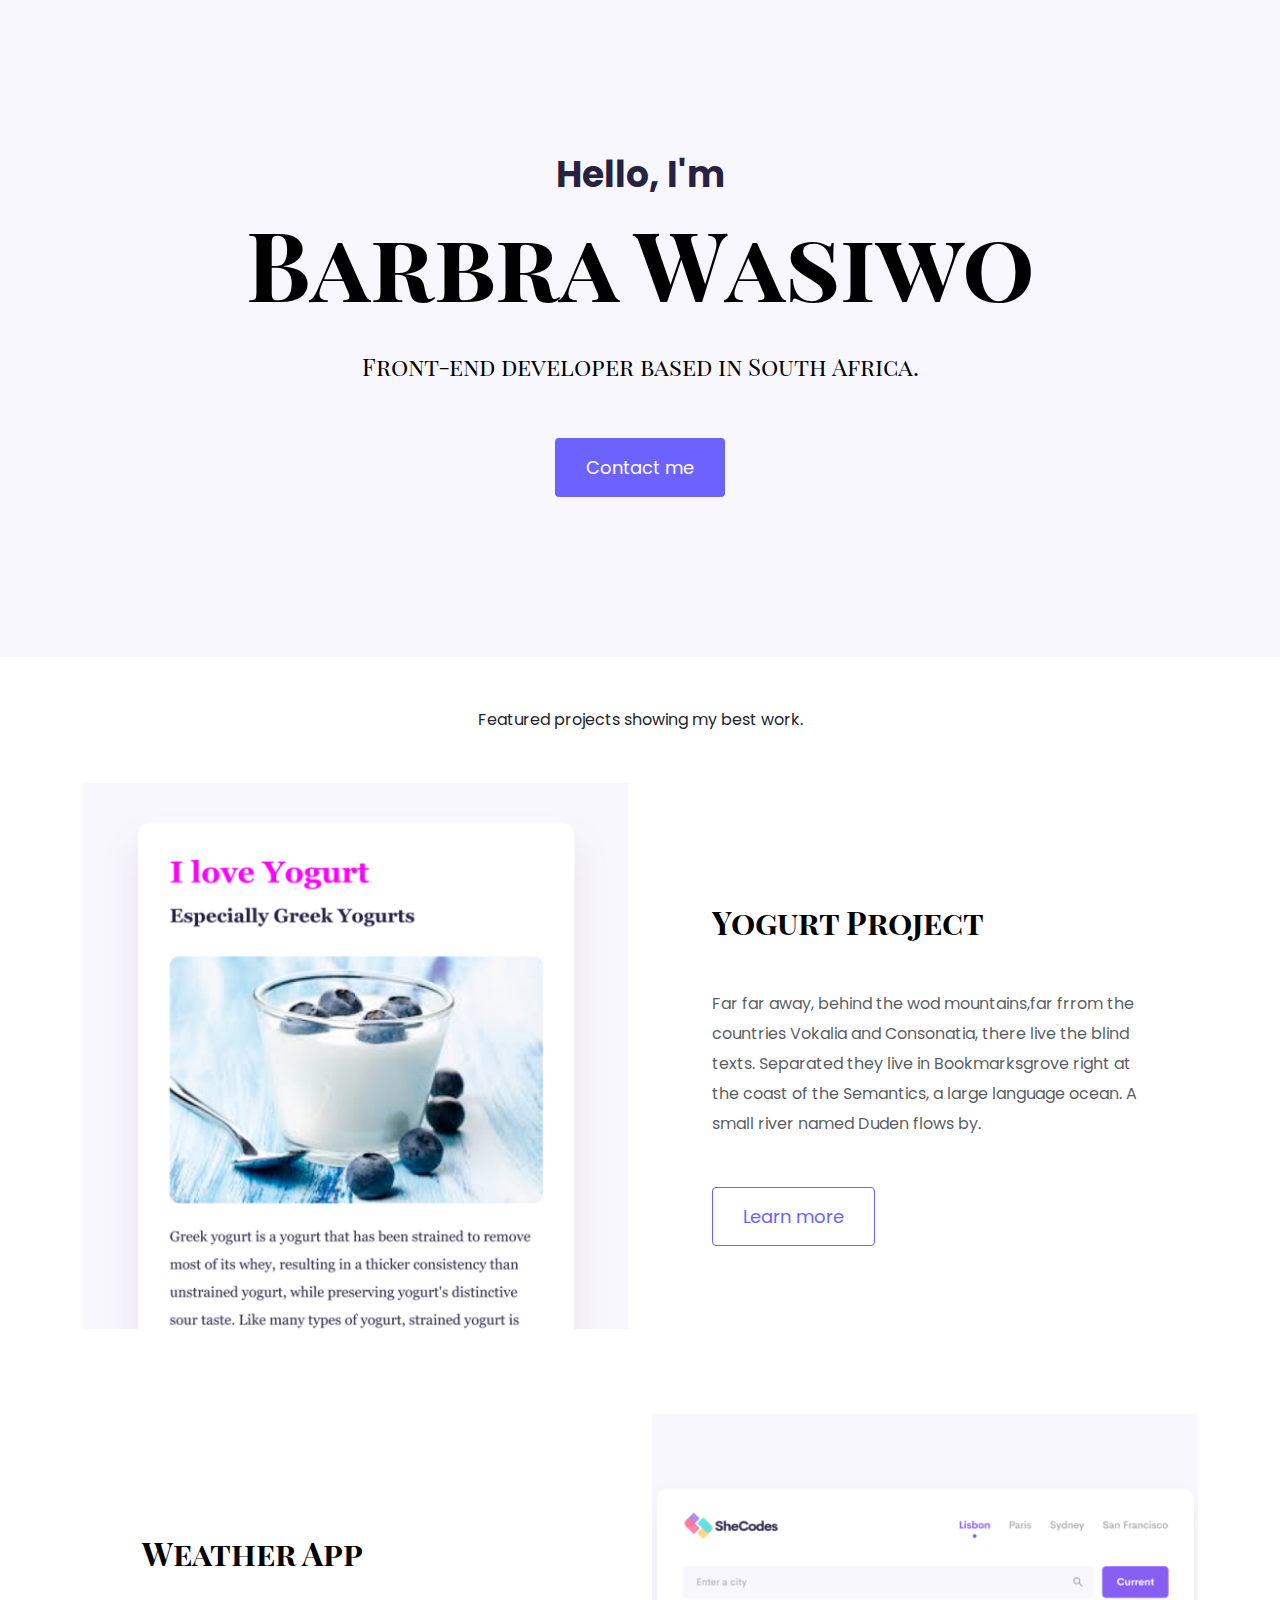
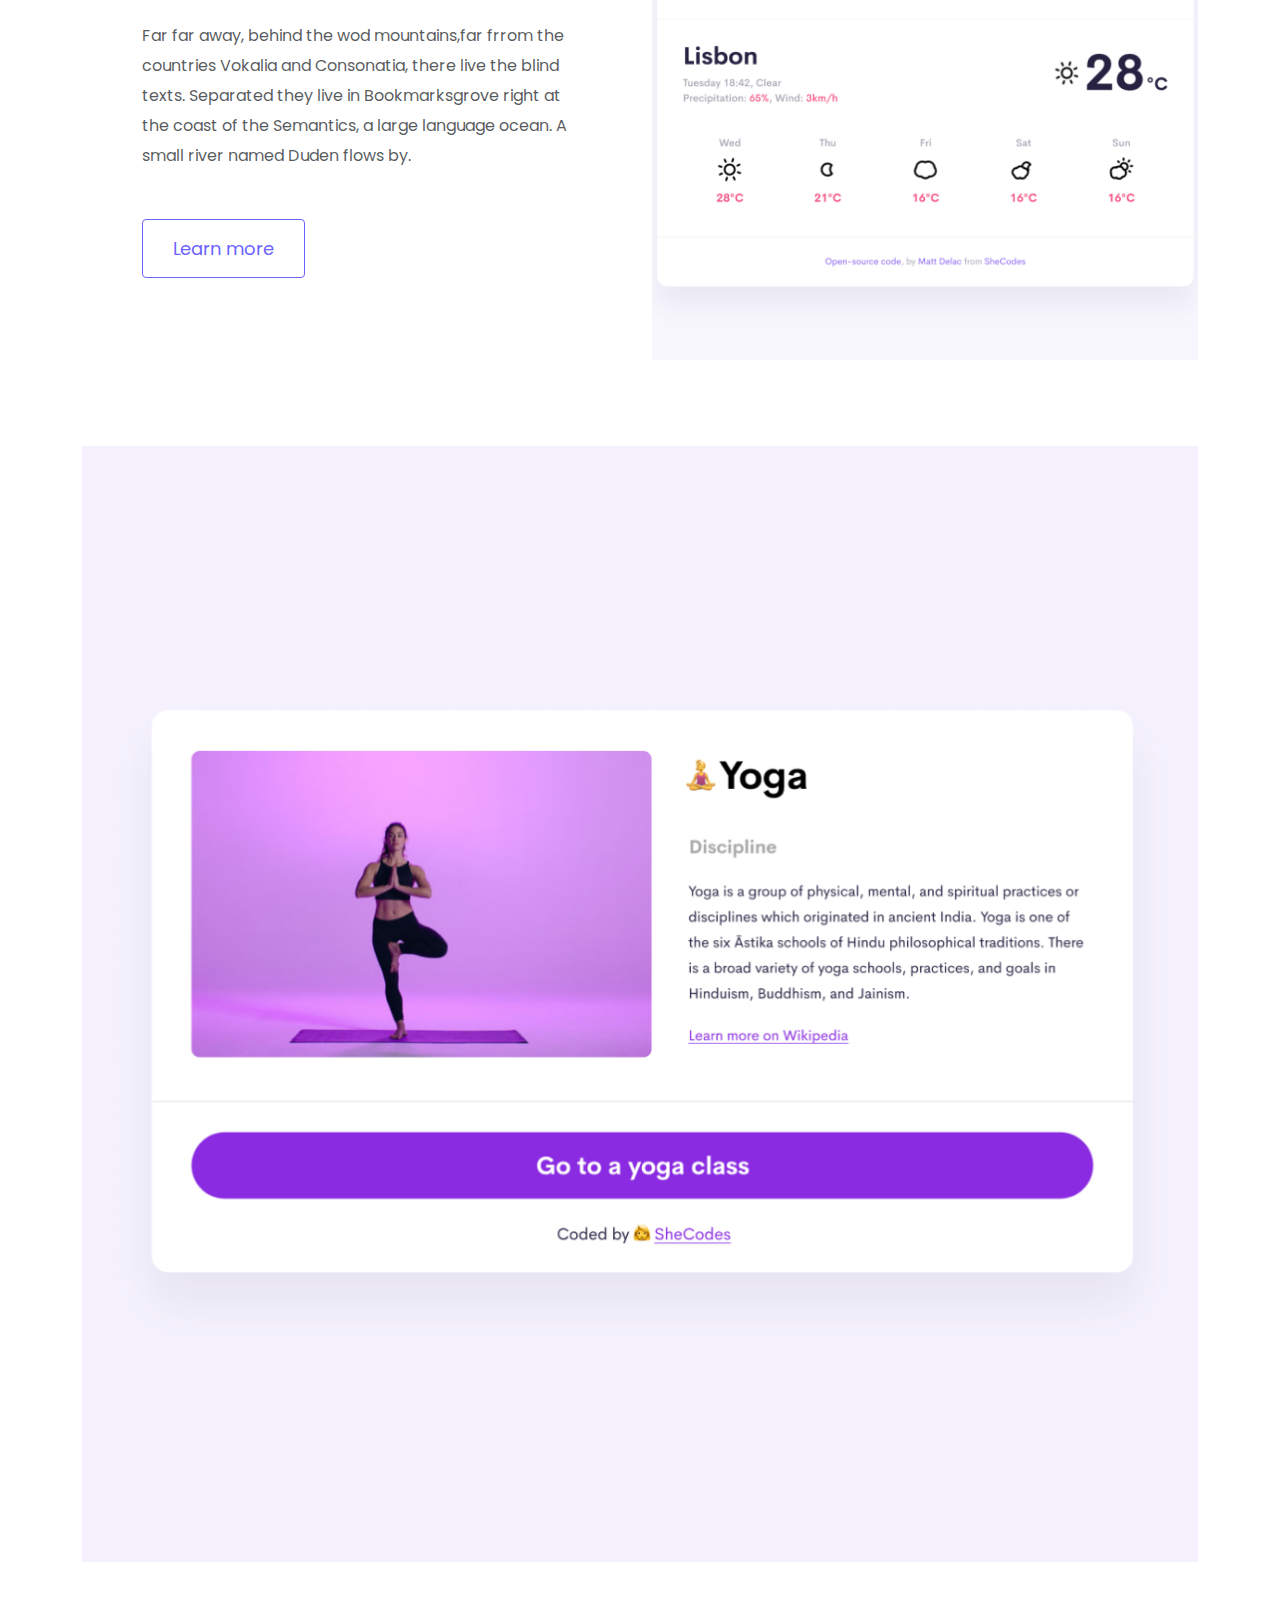
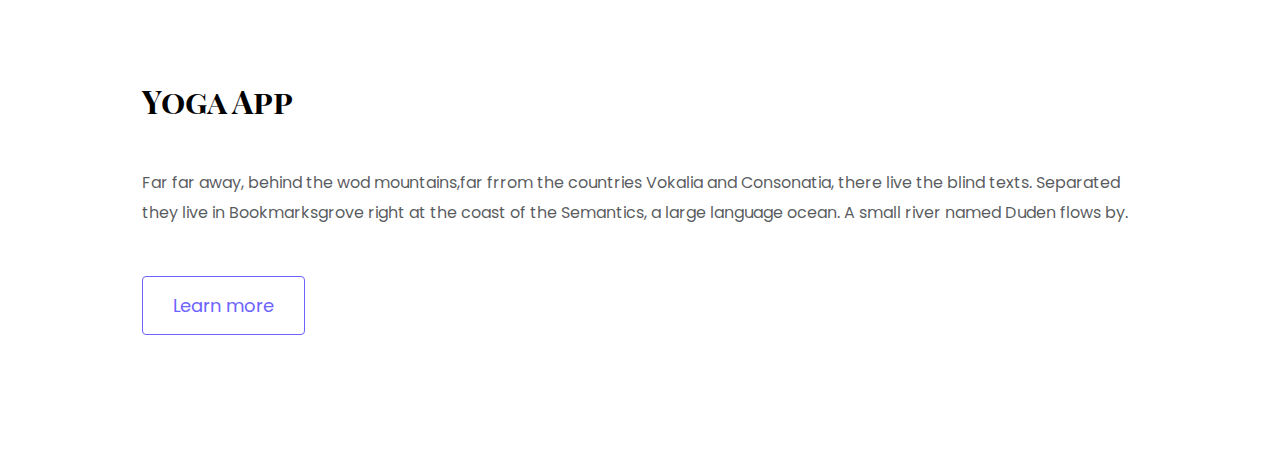
==== index.html @ 57f77cb1 "Built a responsive site" ====
<!DOCTYPE html>
<html lang="en">
<head>
    <meta charset="UTF-8">
    <meta name="viewport" content="width=device-width, initial-scale=1.0">
    <link href="https://cdn.jsdelivr.net/npm/bootstrap@5.3.3/dist/css/bootstrap.min.css" rel="stylesheet"
        integrity="sha384-QWTKZyjpPEjISv5WaRU9OFeRpok6YctnYmDr5pNlyT2bRjXh0JMhjY6hW+ALEwIH" crossorigin="anonymous">
    <link rel="preconnect" href="https://fonts.googleapis.com">
    <link rel="preconnect" href="https://fonts.gstatic.com" crossorigin>
    <link
        href="https://fonts.googleapis.com/css2?family=Playfair+Display+SC:ital,wght@0,400;0,700;0,900;1,400;1,700;1,900&family=Playfair+Display:ital,wght@0,400..900;1,400..900&display=swap"
        rel="stylesheet">
        <link rel="preconnect" href="https://fonts.googleapis.com">
        <link rel="preconnect" href="https://fonts.gstatic.com" crossorigin>
        <link
            href="https://fonts.googleapis.com/css2?family=Playfair+Display+SC:ital,wght@0,400;0,700;0,900;1,400;1,700;1,900&family=Playfair+Display:ital,wght@0,400..900;1,400..900&family=Poppins:ital,wght@0,100;0,200;0,300;0,400;0,500;0,600;0,700;0,800;0,900;1,100;1,200;1,300;1,400;1,500;1,600;1,700;1,800;1,900&display=swap"
            rel="stylesheet">
            <link href="styles/portfolio.css" rel="stylesheet" >
        <title>Responsive Homepage Homework</title>
</head>
<body>
    <div class="hero">
        <p>Hello, I'm </p>
        <h1> Barbra Wasiwo</h1>
        <h2 class="mb-5">Front-end developer based in South Africa.</h2>
        <div>
            <a href="#" class="btn btn-branding">Contact me</a>
        </div>
    </div>
    <p class="text-center m-5">
        Featured projects showing my best work.
    </p>
    <div class="container">
        <div class="row mb-5">
            <div class="col d-none d-lg-block">
                <img src="images/yogurt.png" class="img-fluid" alt=""/>
            </div>
            <div class="col">
                <div class="project-description">
                    <h2 class="mb-5">Yogurt Project</h2>
                    <p class="mb-5 text-muted">
                        Far far away, behind the wod mountains,far frrom the countries
                        Vokalia and Consonatia, there live the blind texts. Separated
                        they live in Bookmarksgrove right at the coast of the Semantics, 
                        a large language ocean. A small river named Duden flows by.
                    </p>
                    <a href="" class="btn btn-branding-outline">Learn more</a>
                </div>
            </div>
        </div>
        <div class="row mb-5">
            <div class="col">
                <div class="project-description">
                    <h2 class="mb-5">Weather App</h2>
                    <p class="mb-5 text-muted">
                        Far far away, behind the wod mountains,far frrom the countries
                        Vokalia and Consonatia, there live the blind texts. Separated
                        they live in Bookmarksgrove right at the coast of the Semantics,
                        a large language ocean. A small river named Duden flows by.
                    </p>
                    <a href="" class="btn btn-branding-outline">Learn more</a>
                </div>
            </div>
            <div class="col d-none d-lg-block">
                <img src="images/weather.png" class="img-fluid" alt=""/>
            </div>
        </div>
        <div class="row">
            <div class="col d-none d-lg-block">
                <img src="images/yoga.png" class="img-fluid" alt="">
                <div class="col">
                    <div class="project-description">
                        <h2 class="mb-5">Yoga App</h2>
                        <p class="mb-5 text-muted">
                            Far far away, behind the wod mountains,far frrom the countries
                            Vokalia and Consonatia, there live the blind texts. Separated
                            they live in Bookmarksgrove right at the coast of the Semantics,
                            a large language ocean. A small river named Duden flows by.
                        </p>
                        <a href="" class="btn btn-branding-outline">Learn more</a>
                    </div>

                </div>
            </div>
        </div>
    </div>
</body>
</html>
---- styles/portfolio.css ----
:root {
    --branding-color: #6c63ff;
    --secondary-color: #f9f7fe;
    --heading-font-family: "Playfair Display SC", serif;
    --default-font-family: "Poppins", sans-serif;
}

body {
    font-family: var(--default-font-family);
}

h1,
h2,
h3,
h4,
h5,
h6 {
    color: black;
    font-family: var(--heading-font-family);
    font-weight: bold;
}

h1 {
    font-size: 96px;
    line-height: 1.5;
}

p {
    font-weight: normal;
    font-size: 16px;
    line-height: 30px;
}

.hero {
    background: var(--secondary-color);
    text-align: center;
    padding: 160px 20px;
}

.hero p {
    font-size: 36px;
    font-weight: bold;
    margin: 0;
    color: #272142
}

.hero h2 {
    font-family: var(--heading-font-family);
    font-weight: normal;
    line-height: 2;
    font-size: 24px;
}

.btn-branding {
    background: var(--branding-color);
    border-radius: 4px;
    color: white;
    font-size: 18px;
    line-height: 27px;
    padding: 15px 30px;
}

.btn-branding-outline {
    color: var(--branding-color);
    border: 1px solid var(--branding-color);
    border-radius: 4px;
    font-size: 18px;
    line-height: 27px;
    padding: 15px 30px;
}

.project-description {
    padding: 120px 60px;
}

@media (max-width: 900px) {
    h1 {
        font-size: 44px;
        line-height: 2;
    }

    h2 {
        font-size: 44px;
    }

    .hero {
        padding: 80px 20px;
    }

    .project-description {
        padding: 0;
        text-align: center;
    }
}
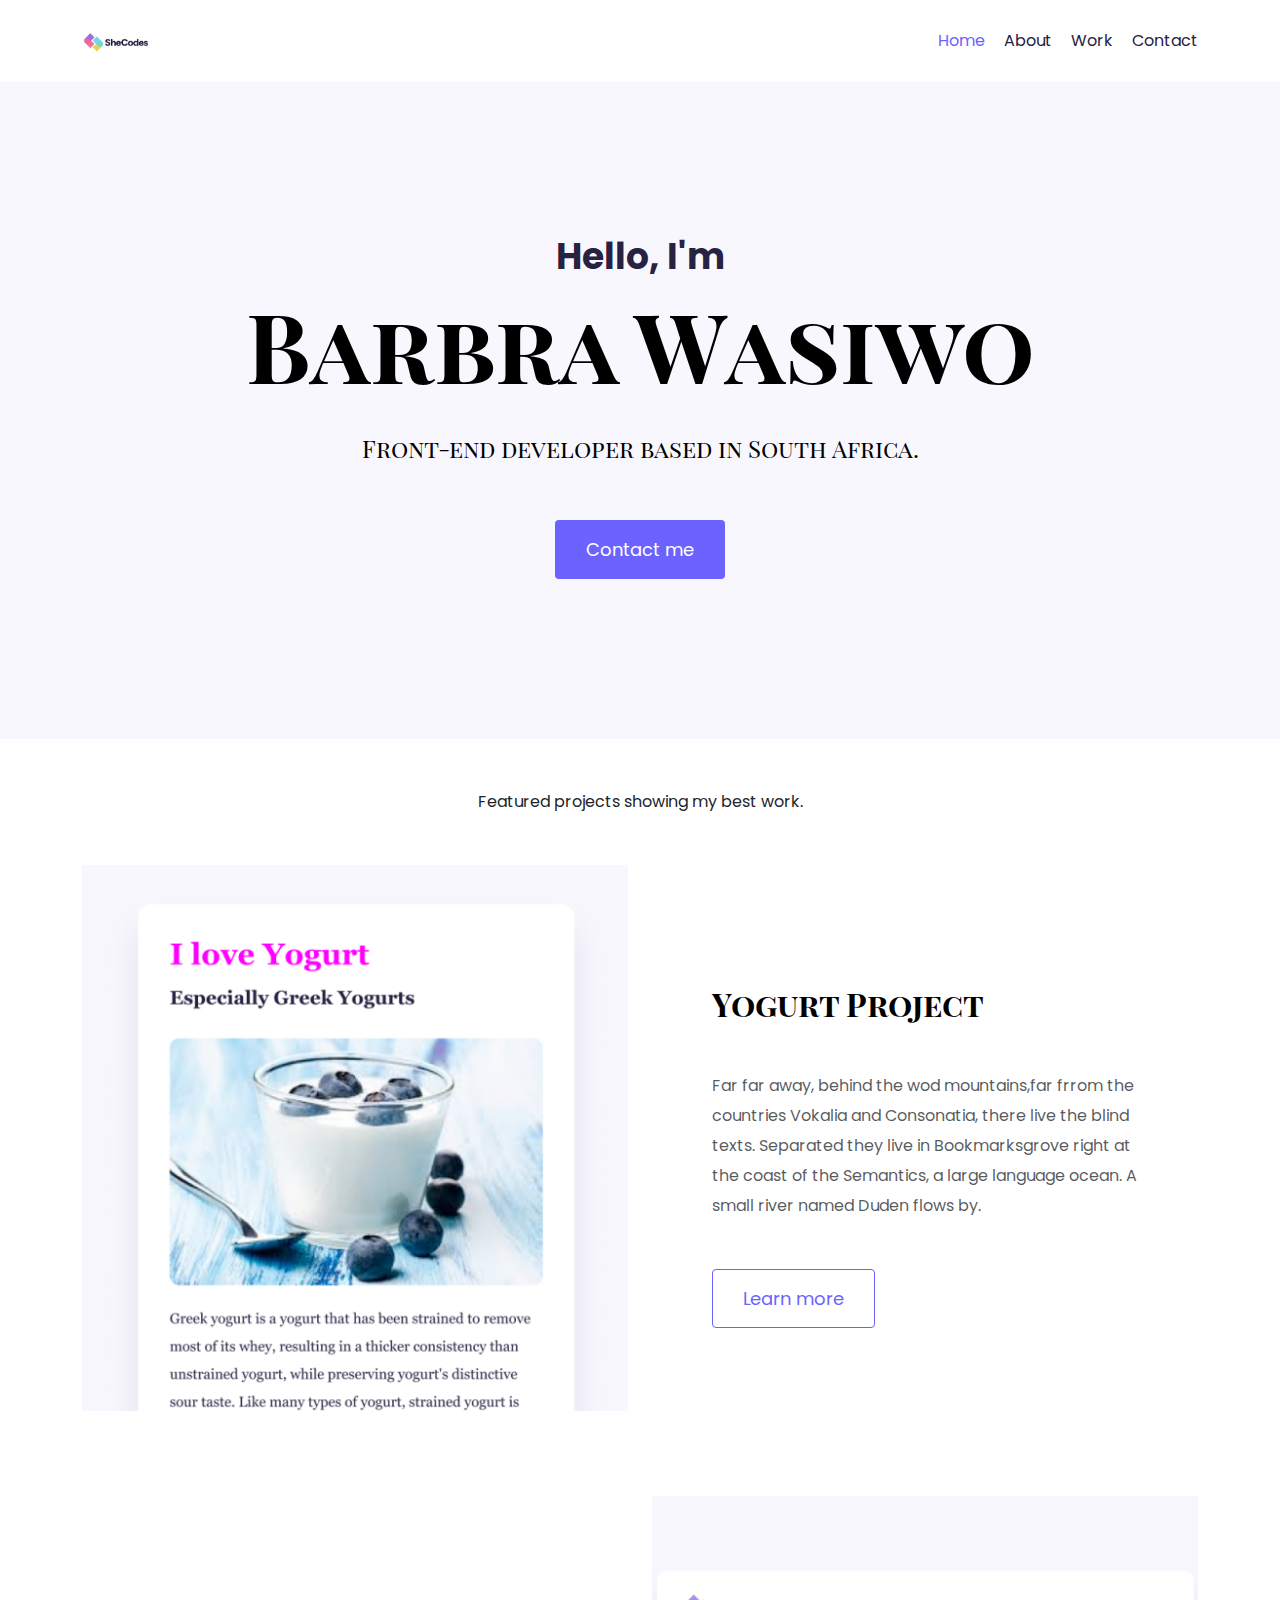
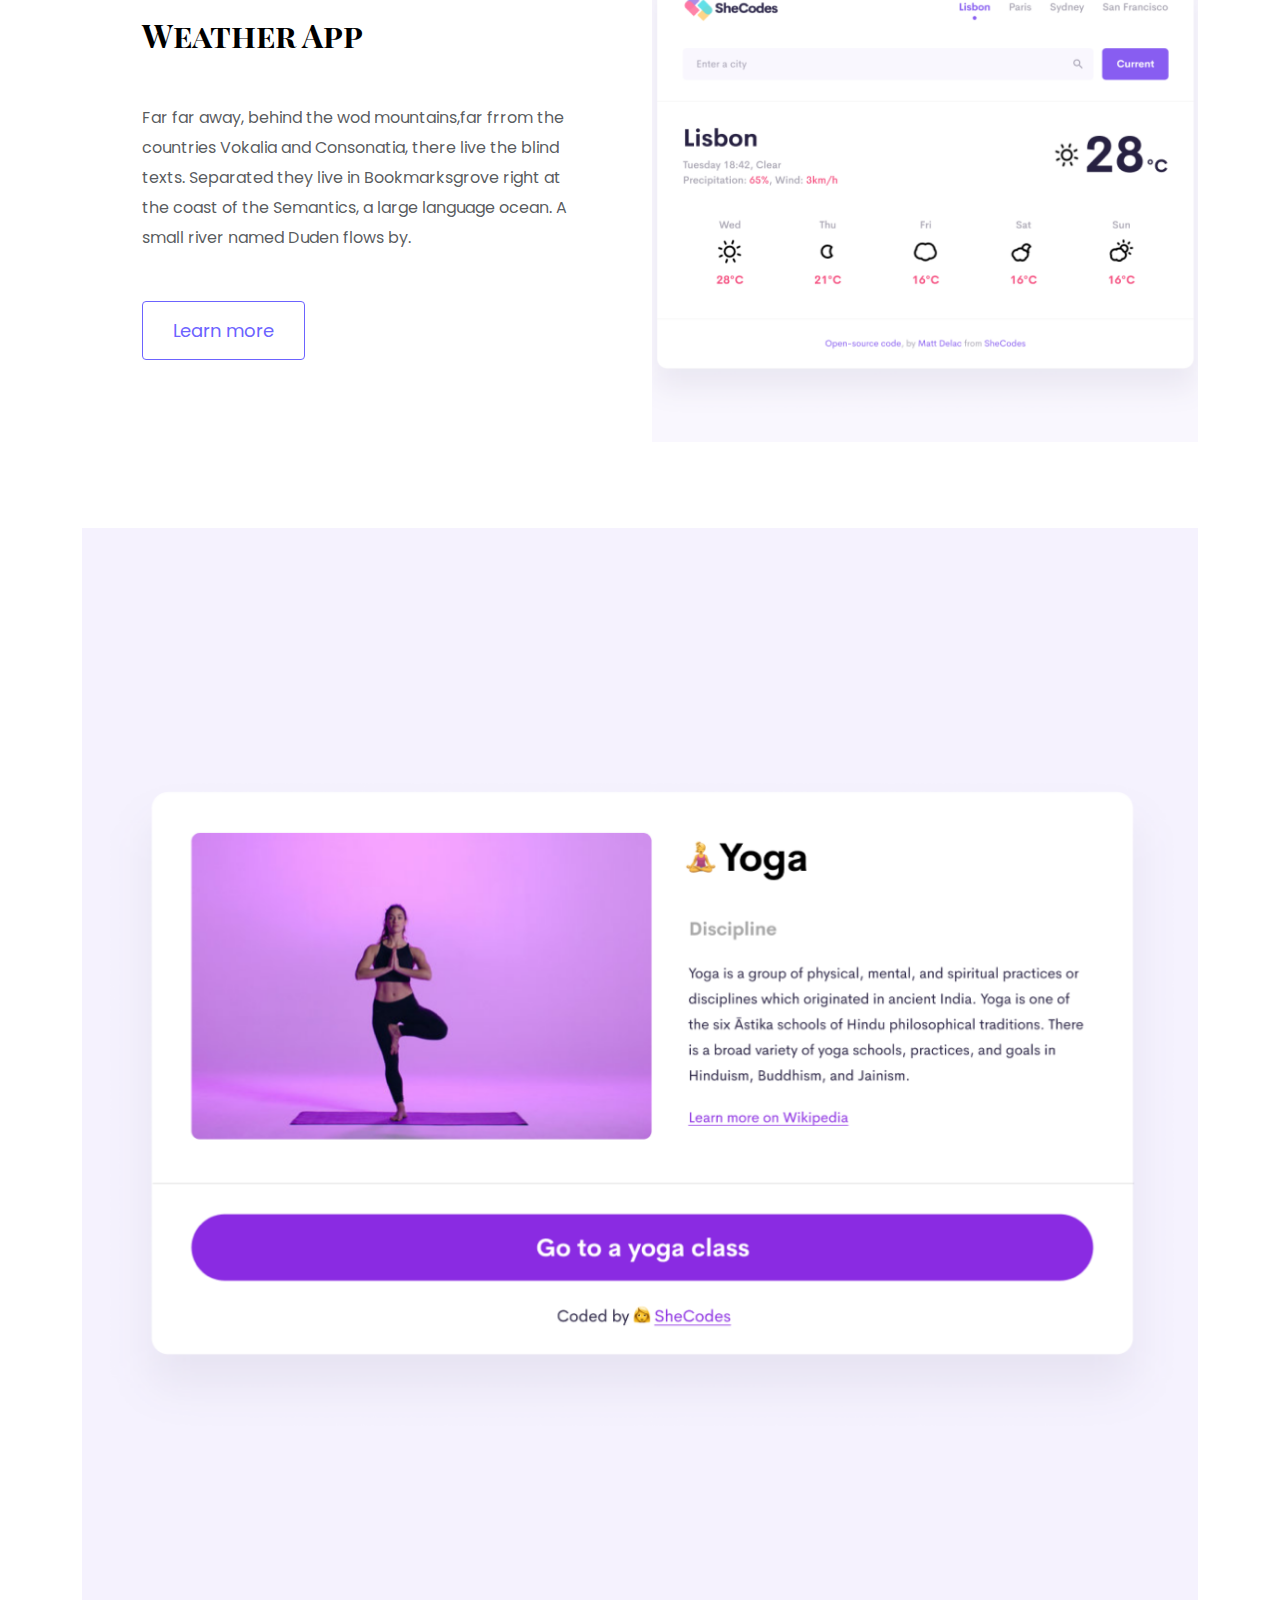
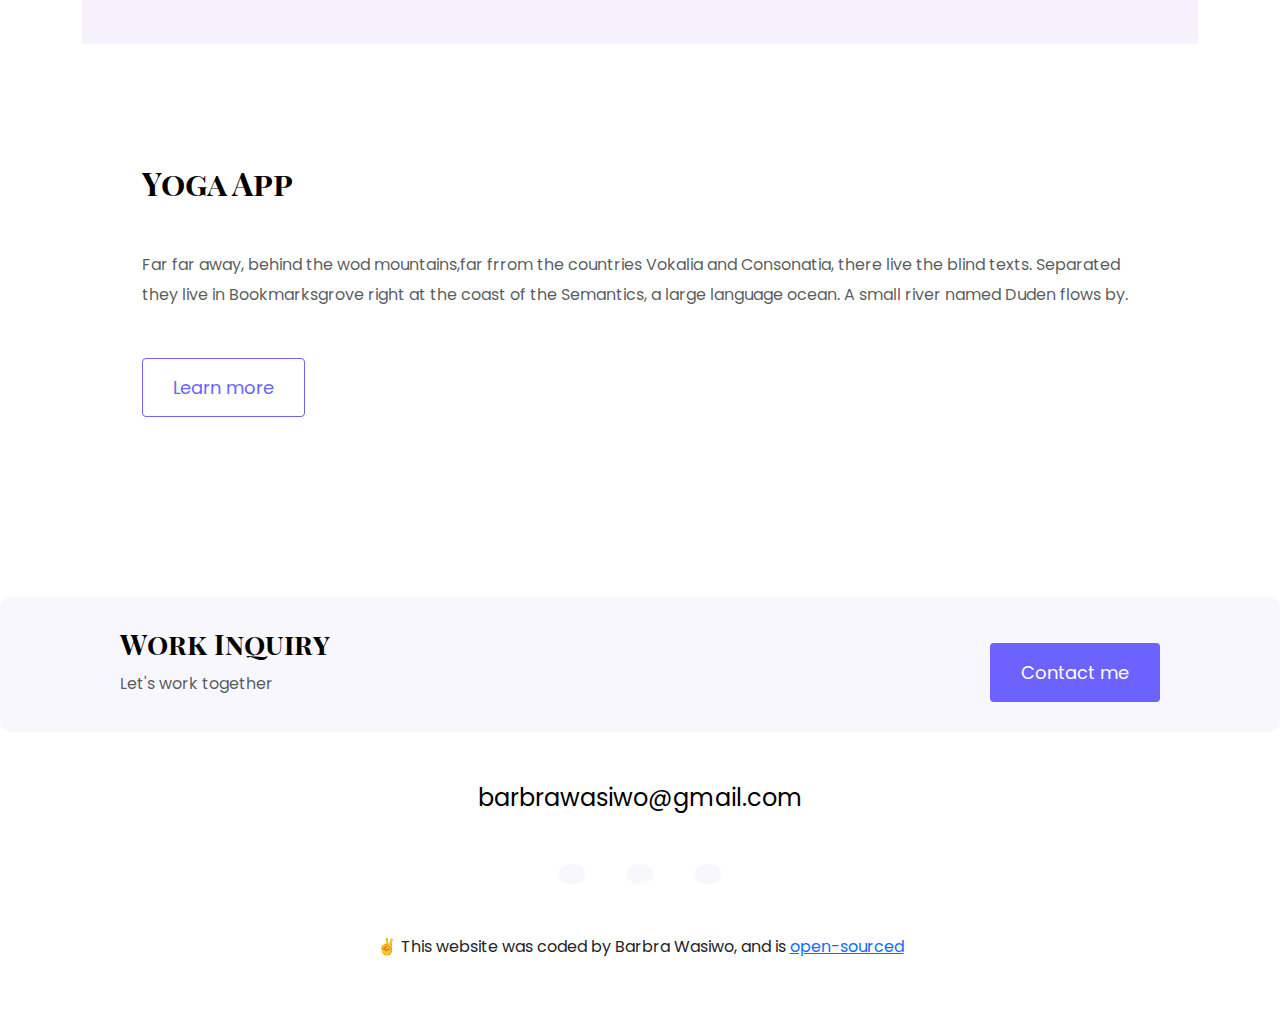
==== commit 3cfb10a8: "Added the work.html file" ====
--- a/index.html
+++ b/index.html
@@ -19,6 +19,28 @@
         <title>Responsive Homepage Homework</title>
 </head>
 <body>
+    <div class="container">
+        <nav class="d-flex justify-content-between">
+            <a href="index.html" title="Homepage">
+                <img src="images/logo.jpg" class="logo d-none d-md-block" alt="Barbra Logo" />
+                <img src="images/logo-small.jpg" class="logo d-block d-md-none" alt="Barbra Logo" />
+            </a>
+            <ul>
+                <li class="active">
+                    <a href="index.html" title="Homepage"> Home</a>
+                </li>
+                <li>
+                    <a href="about.html" title="About Barbra"> About</a>
+                </li>
+                <li>
+                    <a href="work.html" title="Barbra's work"> Work</a>
+                </li>
+                <li>
+                    <a href="contact.html" title="Contact Barbra"> Contact</a>
+                </li>
+            </ul>
+        </nav>
+    </div>
     <div class="hero">
         <p>Hello, I'm </p>
         <h1> Barbra Wasiwo</h1>
@@ -84,5 +106,41 @@
             </div>
         </div>
     </div>
+    <footer>
+        <div class="contact-box justify-content-between mb-5 d-none d-md-flex">
+            <div>
+                <h3>Work Inquiry</h3>
+                <p class="text-muted">Let's work together</p>
+            </div>
+            <div>
+                <a href="/contact.html" class="btn btn-branding mt-3" title="Contact Barbra">
+                    Contact me
+                </a>
+            </div>
+        </div>
+        <div class="d-flex justify-content-center mb-5">
+            <a href="mailto:barbrawasiwo@gmail.com" class="email-link" title="Email Barbra">
+                barbrawasiwo@gmail.com
+            </a>
+        </div>
+        <div class="social-links d-flex justify-content-center">
+            <a href="https://www.github.com/barbzt30 target="_blank" title="GitHub Profile">
+                <i class="fab fa-github"></i>
+            </a>
+            <a href="https://www.instragram.com/barbra-wasiwo" target="_blank" title="instragram Profile">
+                <i class="fab fa-instagram"></i>
+            </a>
+            <a href="https://www.twitter.com/barbra-wasiwo" target="_blank" title="Twitter Profile">
+                <i class="fab fa-twitter"></i>
+            </a>
+        </div>
+        <p class="text-center mt-5">
+            ✌️ This website was coded by Barbra Wasiwo, and is
+            <a href="https://github.com/barbzt30/Responsive-Homepage-Homework" target="_blank">
+                open-sourced
+            </a>
+        </p>
+    </footer>
+    </div>
 </body>
 </html>--- a/styles/portfolio.css
+++ b/styles/portfolio.css
@@ -51,6 +51,36 @@
     font-size: 24px;
 }
 
+.content-container {
+  padding: 60px 20px;
+}
+
+.content h1 {
+  font-size: 64px;
+  line-height: 80px;
+}
+
+.content h2 {
+  font-size: 18px;
+  font-family: var(--default-font-family);
+}
+
+.content h3 {
+  font-size: 24px;
+  line-height: 1.5;
+
+  font-family: var(--default-font-family);
+}
+
+.content p {
+  font-size: 14px;
+}
+
+.content {
+  margin: 30px;
+}
+
+
 .btn-branding {
     background: var(--branding-color);
     border-radius: 4px;
@@ -73,6 +103,76 @@
     padding: 120px 60px;
 }
 
+.logo {
+  max-height: 40px;
+}
+
+nav {
+  padding: 20px 0;
+}
+
+nav ul {
+  padding: 0;
+  margin: 0;
+}
+
+nav li {
+  display: inline;
+  list-style: none;
+  line-height: 42px;
+  margin-left: 15px;
+}
+
+nav a {
+  text-decoration: none;
+  color: #272142;
+  transition: all 100ms ease-in-out;
+}
+
+nav a:hover,
+nav li.active a {
+  color: var(--branding-color);
+}
+
+footer {
+  margin: 60px 0;
+}
+
+footer .contact-box {
+  background: var(--secondary-color);
+  padding: 30px 120px;
+  border-radius: 10px;
+}
+
+footer .contact-box p {
+  margin: 0;
+}
+
+footer .email-link {
+  text-decoration: none;
+  color: black;
+  font-size: 24px;
+}
+
+footer .email-link:hover {
+  color: var(--branding-color);
+}
+
+footer .social-links a {
+  margin: 0 20px;
+  color: var(--branding-color);
+  background: var(--secondary-color);
+  padding: 10px 14px;
+  border-radius: 50%;
+  font-size: 18px;
+  transition: all 100ms ease-in-out;
+}
+
+footer .social-links a:hover {
+  color: white;
+  background: var(--branding-color);
+}
+
 @media (max-width: 900px) {
     h1 {
         font-size: 44px;
@@ -83,9 +183,15 @@
         font-size: 44px;
     }
 
-    .hero {
-        padding: 80px 20px;
-    }
+     h3 {
+    font-size: 26px;
+  }
+
+  .content {
+    text-align: center;
+    padding: 0;
+  }
+
 
     .project-description {
         padding: 0;
